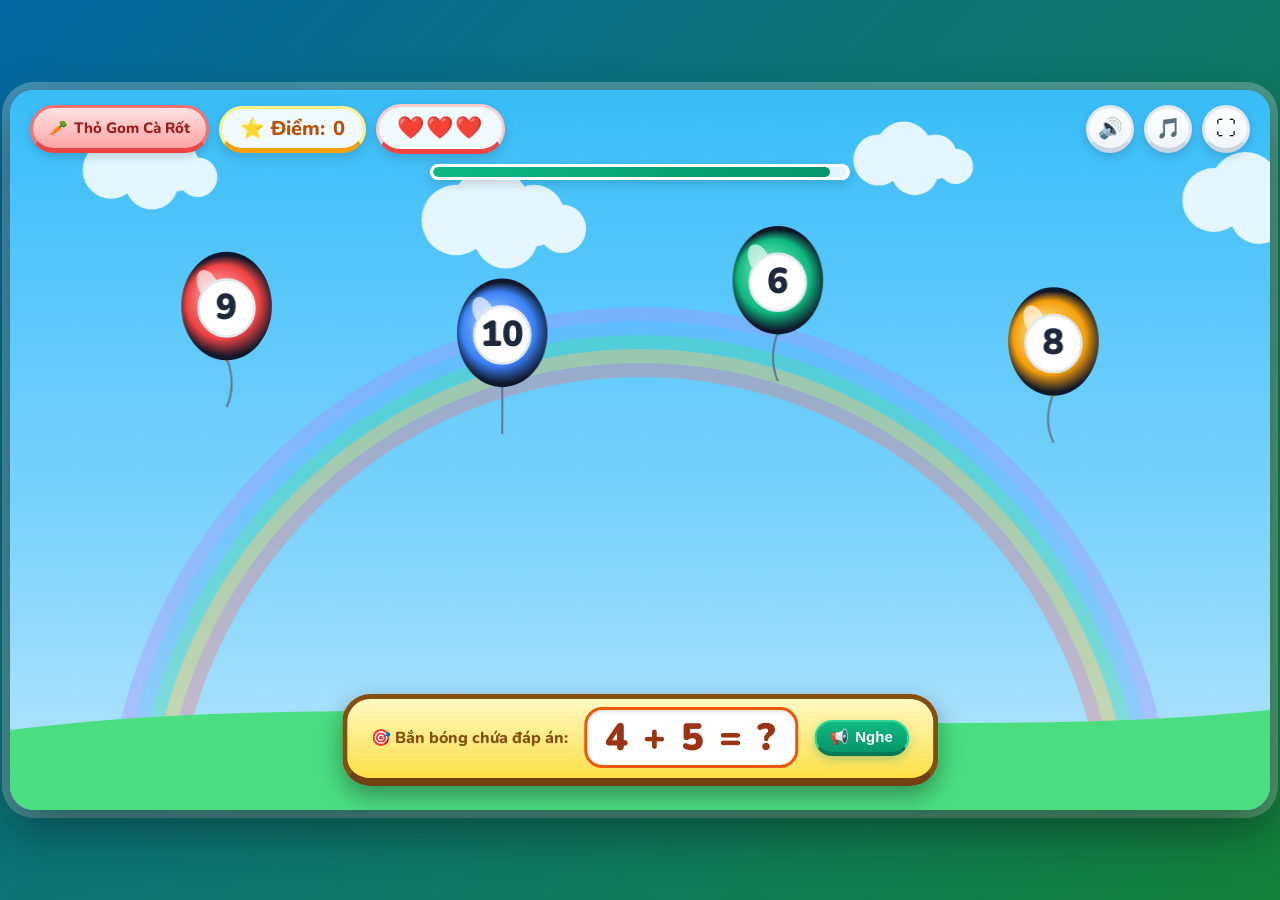
==== bubble-cannon.html @ d0ccc1d1 "feat: integrate Bubble Cannon Math game (Dai bac Bong Bong) with rotation, balloons, timer, and hear" ====
<!DOCTYPE html>
<html lang="vi">
<head>
  <meta charset="UTF-8">
  <meta name="viewport" content="width=device-width, initial-scale=1.0, maximum-scale=1.0, user-scalable=no">
  <title>Đại Bác Bong Bóng - Bé Vui Học Toán Lớp 1</title>
  <meta name="description" content="Trò chơi toán học Đại Bác Bong Bóng (Bubble Cannon Math) dành cho học sinh Lớp 1. Luyện tập phép cộng trừ trong phạm vi 10.">

  <!-- Google Fonts: Nunito & Quicksand bo tròn, thân thiện với trẻ nhỏ -->
  <link rel="preconnect" href="https://fonts.googleapis.com">
  <link rel="preconnect" href="https://fonts.gstatic.com" crossorigin>
  <link href="https://fonts.googleapis.com/css2?family=Nunito:wght@600;700;800;900&family=Quicksand:wght@700&display=swap" rel="stylesheet">

  <style>
    :root {
      --primary-blue: #0284C7;
      --primary-indigo: #4F46E5;
      --accent-yellow: #FBBF24;
      --accent-orange: #F97316;
      --heart-red: #EF4444;
      --text-dark: #1E293B;
      --font-main: 'Nunito', -apple-system, BlinkMacSystemFont, "Segoe UI", Roboto, sans-serif;
    }

    * {
      box-sizing: border-box;
      margin: 0;
      padding: 0;
      user-select: none;
      -webkit-user-select: none;
      -webkit-touch-callout: none;
    }

    html, body {
      width: 100%;
      height: 100%;
      overflow: hidden;
      background: linear-gradient(135deg, #0369A1 0%, #0F766E 50%, #15803D 100%);
      font-family: var(--font-main);
      display: flex;
      justify-content: center;
      align-items: center;
    }

    #game-wrapper {
      width: 100vw;
      height: 100vh;
      display: flex;
      justify-content: center;
      align-items: center;
      padding: 10px;
    }

    #game-container {
      position: relative;
      width: 1280px;
      height: 720px;
      max-width: 100%;
      max-height: 100%;
      aspect-ratio: 16 / 9;
      background: #7DD3FC;
      border-radius: 24px;
      overflow: hidden;
      box-shadow: 0 20px 50px rgba(0, 0, 0, 0.4), 0 0 0 8px rgba(255, 255, 255, 0.25);
    }

    #cannonCanvas {
      position: absolute;
      top: 0;
      left: 0;
      width: 100%;
      height: 100%;
      display: block;
      z-index: 1;
      cursor: crosshair;
    }

    /* Giao diện UI Layer */
    #ui-layer {
      position: absolute;
      top: 0;
      left: 0;
      width: 100%;
      height: 100%;
      z-index: 10;
      pointer-events: none;
      display: flex;
      flex-direction: column;
      justify-content: space-between;
    }

    /* Top HUD */
    #top-hud {
      pointer-events: auto;
      display: flex;
      justify-content: space-between;
      align-items: center;
      padding: 14px 20px;
      z-index: 20;
    }

    .hud-left, .hud-right {
      display: flex;
      align-items: center;
      gap: 10px;
    }

    .hud-badge {
      background: rgba(255, 255, 255, 0.92);
      backdrop-filter: blur(8px);
      border: 3px solid #E0F2FE;
      border-bottom: 5px solid #0284C7;
      border-radius: 9999px;
      padding: 6px 18px;
      display: flex;
      align-items: center;
      gap: 8px;
      font-size: 20px;
      font-weight: 800;
      color: #0369A1;
      box-shadow: 0 4px 12px rgba(0, 0, 0, 0.15);
    }

    .hud-badge.score-badge {
      border-color: #FEF08A;
      border-bottom-color: #F59E0B;
      color: #B45309;
    }

    .hud-badge.heart-badge {
      border-color: #FECACA;
      border-bottom-color: #EF4444;
      color: #DC2626;
      letter-spacing: 2px;
      font-size: 22px;
    }

    .hud-btn {
      background: linear-gradient(180deg, #FFFFFF 0%, #F1F5F9 100%);
      border: 3px solid #E2E8F0;
      border-bottom: 5px solid #CBD5E1;
      border-radius: 9999px;
      width: 48px;
      height: 48px;
      display: flex;
      align-items: center;
      justify-content: center;
      font-size: 20px;
      cursor: pointer;
      transition: all 0.15s ease;
      box-shadow: 0 4px 10px rgba(0, 0, 0, 0.15);
    }

    .hud-btn:hover {
      transform: translateY(-2px) scale(1.06);
      border-color: #0284C7;
    }

    .hud-btn:active {
      transform: translateY(2px) scale(0.96);
      border-bottom-width: 3px;
    }

    .hud-btn.btn-switch-game {
      width: auto;
      padding: 0 16px;
      background: linear-gradient(180deg, #FEE2E2 0%, #FCA5A5 100%);
      border-color: #F87171;
      border-bottom-color: #EF4444;
      color: #991B1B;
      font-size: 15px;
      font-weight: 800;
      gap: 6px;
      text-decoration: none;
    }

    /* Thanh đếm ngược thời gian */
    #timer-container {
      position: absolute;
      top: 74px;
      left: 50%;
      transform: translateX(-50%);
      width: 420px;
      height: 16px;
      background: rgba(255, 255, 255, 0.85);
      border: 3px solid #FFFFFF;
      border-radius: 9999px;
      overflow: hidden;
      box-shadow: 0 4px 12px rgba(0, 0, 0, 0.15);
      pointer-events: auto;
    }

    #timer-bar {
      width: 100%;
      height: 100%;
      background: linear-gradient(90deg, #10B981, #059669);
      border-radius: 9999px;
      transition: width 0.1s linear, background 0.3s ease;
    }

    /* Bảng câu hỏi gắn trên nòng pháo */
    #question-card {
      pointer-events: auto;
      position: absolute;
      bottom: 24px;
      left: 50%;
      transform: translateX(-50%);
      background: linear-gradient(180deg, #FEF9C3 0%, #FDE047 100%);
      border: 5px solid #854D0E;
      border-bottom: 8px solid #713F12;
      border-radius: 28px;
      padding: 8px 24px 10px;
      display: flex;
      align-items: center;
      gap: 16px;
      box-shadow: 0 10px 25px rgba(0, 0, 0, 0.35);
      z-index: 20;
    }

    .question-label {
      font-size: 16px;
      font-weight: 800;
      color: #854D0E;
    }

    .question-math {
      font-size: 38px;
      font-weight: 900;
      color: #9A3412;
      background: #FFFFFF;
      padding: 2px 18px;
      border-radius: 18px;
      border: 3px solid #EA580C;
      box-shadow: inset 0 2px 4px rgba(0, 0, 0, 0.1);
      letter-spacing: 2px;
    }

    .btn-speak-question {
      background: linear-gradient(180deg, #10B981 0%, #059669 100%);
      border: 2px solid #34D399;
      border-bottom: 4px solid #047857;
      border-radius: 9999px;
      padding: 6px 14px;
      color: white;
      font-weight: 800;
      font-size: 15px;
      display: flex;
      align-items: center;
      gap: 6px;
      cursor: pointer;
      transition: all 0.15s ease;
      box-shadow: 0 4px 10px rgba(5, 150, 105, 0.3);
    }

    .btn-speak-question:hover {
      transform: scale(1.08);
    }

    /* Thông báo phản hồi đúng/sai */
    .toast-feedback {
      position: absolute;
      top: 105px;
      left: 50%;
      transform: translateX(-50%);
      background: rgba(255, 255, 255, 0.95);
      border-radius: 9999px;
      padding: 10px 28px;
      font-size: 20px;
      font-weight: 900;
      box-shadow: 0 8px 25px rgba(0, 0, 0, 0.2);
      transition: all 0.3s cubic-bezier(0.34, 1.56, 0.64, 1);
      z-index: 25;
      pointer-events: none;
    }

    .toast-feedback.success {
      border: 3px solid #34D399;
      border-bottom: 5px solid #059669;
      color: #065F46;
    }

    .toast-feedback.wrong {
      border: 3px solid #FCA5A5;
      border-bottom: 5px solid #DC2626;
      color: #991B1B;
    }

    .toast-feedback.hidden {
      opacity: 0;
      transform: translate(-50%, -20px) scale(0.8);
    }

    /* Modals (Game Over & Victory) */
    .modal-overlay {
      pointer-events: auto;
      position: absolute;
      top: 0;
      left: 0;
      width: 100%;
      height: 100%;
      background: rgba(15, 23, 42, 0.7);
      backdrop-filter: blur(8px);
      display: flex;
      align-items: center;
      justify-content: center;
      z-index: 50;
      transition: opacity 0.3s ease;
    }

    .modal-overlay.hidden {
      opacity: 0;
      pointer-events: none;
    }

    .modal-card {
      background: linear-gradient(180deg, #FFFFFF 0%, #FFFBEB 100%);
      border: 6px solid #FBBF24;
      border-radius: 36px;
      padding: 36px 48px;
      max-width: 580px;
      width: 90%;
      text-align: center;
      box-shadow: 0 25px 60px rgba(0, 0, 0, 0.4), 0 0 0 8px rgba(255, 255, 255, 0.5);
      animation: modalPop 0.4s cubic-bezier(0.34, 1.56, 0.64, 1);
    }

    @keyframes modalPop {
      0% { transform: scale(0.7); opacity: 0; }
      100% { transform: scale(1); opacity: 1; }
    }

    .modal-icon {
      font-size: 75px;
      margin-bottom: 8px;
      animation: iconFloat 1.5s infinite ease-in-out;
    }

    @keyframes iconFloat {
      0%, 100% { transform: translateY(0); }
      50% { transform: translateY(-10px); }
    }

    .modal-title {
      font-size: 32px;
      font-weight: 900;
      color: #78350F;
      margin-bottom: 12px;
    }

    .modal-desc {
      font-size: 18px;
      font-weight: 700;
      color: #4B5563;
      margin-bottom: 24px;
      line-height: 1.5;
    }

    .btn-large {
      padding: 16px 36px;
      font-size: 22px;
      font-weight: 900;
      border-radius: 9999px;
      cursor: pointer;
      border: none;
      background: linear-gradient(180deg, #0284C7 0%, #0369A1 100%);
      color: white;
      border-bottom: 6px solid #075985;
      box-shadow: 0 8px 20px rgba(2, 132, 199, 0.4);
      transition: all 0.2s cubic-bezier(0.34, 1.56, 0.64, 1);
    }

    .btn-large:hover {
      transform: translateY(-3px) scale(1.05);
      box-shadow: 0 12px 28px rgba(2, 132, 199, 0.5);
    }

    .btn-large:active {
      transform: translateY(2px) scale(0.98);
      border-bottom-width: 3px;
    }

    @media (max-width: 900px) {
      .question-math {
        font-size: 26px;
        padding: 2px 10px;
      }
      #timer-container {
        width: 260px;
      }
    }
  </style>
</head>
<body>
  <div id="game-wrapper">
    <div id="game-container">
      <canvas id="cannonCanvas" width="1280" height="720"></canvas>

      <div id="ui-layer">
        <!-- Top HUD -->
        <header id="top-hud">
          <div class="hud-left">
            <a href="index.html" class="hud-btn btn-switch-game" title="Quay lại game Thỏ Gom Cà Rốt">
              <span>🥕</span>
              <span>Thỏ Gom Cà Rốt</span>
            </a>
            <div class="hud-badge score-badge" title="Điểm số hiện tại">
              <span>⭐ Điểm:</span>
              <span id="score-text">0</span>
            </div>
            <div class="hud-badge heart-badge" id="heart-display" title="Số mạng còn lại">
              <span id="hearts-icons">❤️❤️❤️</span>
            </div>
          </div>

          <div class="hud-right">
            <button id="btn-sound" class="hud-btn" title="Bật/Tắt âm thanh">
              <span class="btn-icon">🔊</span>
            </button>
            <button id="btn-music" class="hud-btn" title="Bật/Tắt nhạc nền">
              <span class="btn-icon">🎵</span>
            </button>
            <button id="btn-fullscreen" class="hud-btn" title="Toàn màn hình">
              <span class="btn-icon">⛶</span>
            </button>
          </div>
        </header>

        <!-- Thanh đếm ngược thời gian -->
        <div id="timer-container" title="Thời gian còn lại">
          <div id="timer-bar"></div>
        </div>

        <!-- Thông báo phản hồi đúng / sai -->
        <div id="feedback-toast" class="toast-feedback hidden">
          <span id="feedback-text">🎉 Xuất sắc! +10 điểm!</span>
        </div>

        <!-- Bảng câu hỏi gắn ngay trên khẩu pháo -->
        <div id="question-card">
          <span class="question-label">🎯 Bắn bóng chứa đáp án:</span>
          <div class="question-math" id="math-expression">5 + 2 = ?</div>
          <button id="btn-speak-question" class="btn-speak-question" title="Nghe câu hỏi">
            <span>📢</span>
            <span>Nghe</span>
          </button>
        </div>

        <!-- Modal Game Over -->
        <div id="game-over-modal" class="modal-overlay hidden">
          <div class="modal-card">
            <div class="modal-icon">💥</div>
            <h2 class="modal-title">HẾT TIM RỒI!</h2>
            <p class="modal-desc">
              Bé đã bắn rất dũng cảm và đạt được <strong id="final-score-gameover">0</strong> điểm! Hãy cùng thử lại để đạt điểm cao hơn nhé!
            </p>
            <button id="btn-restart-gameover" class="btn-large">
              <span>🔄 Chơi lại ngay 🚀</span>
            </button>
          </div>
        </div>

        <!-- Modal Chiến Thắng (100 điểm) -->
        <div id="victory-modal" class="modal-overlay hidden">
          <div class="modal-card">
            <div class="modal-icon">🏆</div>
            <h2 class="modal-title">CHIẾN THẮNG XUẤT SẮC!</h2>
            <p class="modal-desc">
              Bé đã đạt mốc <strong id="final-score-victory">100</strong> điểm! Bé tính toán cực nhanh và ngắm bắn siêu chuẩn!
            </p>
            <button id="btn-restart-victory" class="btn-large">
              <span>✨ Chơi lại nhận thêm cúp ✨</span>
            </button>
          </div>
        </div>

      </div>
    </div>
  </div>

  <script>
    /**
     * ========================================================================
     * ĐẠI BÁC BONG BÓNG (BUBBLE CANNON MATH) - BÉ VUI HỌC TOÁN LỚP 1
     * ========================================================================
     */

    // 1. ÂM THANH TỔNG HỢP (WEB AUDIO API & TTS TIẾNG VIỆT)
    class SoundEngine {
      constructor() {
        this.ctx = null;
        this.soundEnabled = true;
        this.musicEnabled = false;
        this.synth = window.speechSynthesis || null;
        this.voice = null;

        if (this.synth) {
          const loadVoices = () => {
            const voices = this.synth.getVoices();
            this.voice = voices.find(v => v.lang.startsWith('vi')) || null;
          };
          loadVoices();
          if (this.synth.onvoiceschanged !== undefined) {
            this.synth.onvoiceschanged = loadVoices;
          }
        }
      }

      initCtx() {
        if (!this.ctx) {
          const AudioContextClass = window.AudioContext || window.webkitAudioContext;
          if (AudioContextClass) this.ctx = new AudioContextClass();
        }
        if (this.ctx && this.ctx.state === 'suspended') {
          this.ctx.resume();
        }
      }

      speak(text) {
        if (!this.soundEnabled || !this.synth) return;
        try {
          this.synth.cancel();
          const u = new SpeechSynthesisUtterance(text);
          u.rate = 0.95;
          u.pitch = 1.1;
          u.lang = 'vi-VN';
          if (this.voice) u.voice = this.voice;
          this.synth.speak(u);
        } catch (e) {
          console.warn(e);
        }
      }

      playShoot() {
        if (!this.soundEnabled) return;
        this.initCtx();
        if (!this.ctx) return;
        const now = this.ctx.currentTime;
        const osc = this.ctx.createOscillator();
        const gain = this.ctx.createGain();

        osc.type = 'triangle';
        osc.frequency.setValueAtTime(800, now);
        osc.frequency.exponentialRampToValueAtTime(150, now + 0.12);

        gain.gain.setValueAtTime(0.25, now);
        gain.gain.exponentialRampToValueAtTime(0.01, now + 0.12);

        osc.connect(gain);
        gain.connect(this.ctx.destination);
        osc.start(now);
        osc.stop(now + 0.13);
      }

      playPop() {
        if (!this.soundEnabled) return;
        this.initCtx();
        if (!this.ctx) return;
        const now = this.ctx.currentTime;
        const osc = this.ctx.createOscillator();
        const gain = this.ctx.createGain();

        osc.type = 'sine';
        osc.frequency.setValueAtTime(400, now);
        osc.frequency.exponentialRampToValueAtTime(1100, now + 0.08);

        gain.gain.setValueAtTime(0.3, now);
        gain.gain.exponentialRampToValueAtTime(0.01, now + 0.12);

        osc.connect(gain);
        gain.connect(this.ctx.destination);
        osc.start(now);
        osc.stop(now + 0.13);
      }

      playCorrect() {
        if (!this.soundEnabled) return;
        this.initCtx();
        if (!this.ctx) return;
        const notes = [523.25, 659.25, 783.99, 1046.5]; // C - E - G - C
        const now = this.ctx.currentTime;
        notes.forEach((freq, idx) => {
          const osc = this.ctx.createOscillator();
          const gain = this.ctx.createGain();
          const t = now + idx * 0.08;
          osc.type = 'triangle';
          osc.frequency.setValueAtTime(freq, t);
          gain.gain.setValueAtTime(0.22, t);
          gain.gain.exponentialRampToValueAtTime(0.001, t + 0.35);
          osc.connect(gain);
          gain.connect(this.ctx.destination);
          osc.start(t);
          osc.stop(t + 0.36);
        });
      }

      playWrong() {
        if (!this.soundEnabled) return;
        this.initCtx();
        if (!this.ctx) return;
        const now = this.ctx.currentTime;
        const osc = this.ctx.createOscillator();
        const gain = this.ctx.createGain();

        osc.type = 'sawtooth';
        osc.frequency.setValueAtTime(220, now);
        osc.frequency.linearRampToValueAtTime(140, now + 0.25);

        gain.gain.setValueAtTime(0.2, now);
        gain.gain.exponentialRampToValueAtTime(0.01, now + 0.25);

        osc.connect(gain);
        gain.connect(this.ctx.destination);
        osc.start(now);
        osc.stop(now + 0.26);
      }

      playFanfare() {
        if (!this.soundEnabled) return;
        this.initCtx();
        if (!this.ctx) return;
        const melody = [261.63, 329.63, 392.0, 523.25, 659.25, 783.99];
        let t = this.ctx.currentTime;
        melody.forEach(f => {
          const osc = this.ctx.createOscillator();
          const gain = this.ctx.createGain();
          osc.type = 'triangle';
          osc.frequency.setValueAtTime(f, t);
          gain.gain.setValueAtTime(0.25, t);
          gain.gain.exponentialRampToValueAtTime(0.001, t + 0.2);
          osc.connect(gain);
          gain.connect(this.ctx.destination);
          osc.start(t);
          osc.stop(t + 0.22);
          t += 0.12;
        });
      }

      toggleMusic() {
        this.musicEnabled = !this.musicEnabled;
        if (this.musicEnabled) this.startMusic();
        else this.stopMusic();
        return this.musicEnabled;
      }

      startMusic() {
        if (!this.musicEnabled || this.bgmTimer) return;
        this.initCtx();
        const chordLoop = [
          [261.63, 329.63, 392.0], // C
          [220.0, 261.63, 329.63], // Am
          [174.61, 220.0, 261.63], // F
          [196.0, 246.94, 293.66]  // G
        ];
        let step = 0;
        const beat = () => {
          if (!this.musicEnabled || !this.ctx) return;
          const chord = chordLoop[Math.floor(step / 2) % chordLoop.length];
          const now = this.ctx.currentTime;
          const osc = this.ctx.createOscillator();
          const gain = this.ctx.createGain();
          osc.type = 'sine';
          osc.frequency.setValueAtTime(chord[step % chord.length] * 1.5, now);
          gain.gain.setValueAtTime(0.04, now);
          gain.gain.exponentialRampToValueAtTime(0.001, now + 0.35);
          osc.connect(gain);
          gain.connect(this.ctx.destination);
          osc.start(now);
          osc.stop(now + 0.36);
          step++;
          this.bgmTimer = setTimeout(beat, 500);
        };
        beat();
      }

      stopMusic() {
        if (this.bgmTimer) {
          clearTimeout(this.bgmTimer);
          this.bgmTimer = null;
        }
      }
    }

    // 2. LOGIC GAME & ĐẠI BÁC BONG BÓNG
    class BubbleCannonGame {
      constructor(canvas, sound) {
        this.canvas = canvas;
        this.ctx = canvas.getContext('2d');
        this.sound = sound;

        this.score = 0;
        this.hearts = 3;
        this.maxHearts = 3;
        this.targetScore = 100;
        this.isGameOver = false;

        // Thời gian mỗi câu hỏi (25 giây)
        this.roundTimeMax = 25;
        this.roundTimeLeft = this.roundTimeMax;

        // Khẩu pháo tại đáy màn hình
        this.cannon = {
          x: 640,
          y: 675,
          angle: -Math.PI / 2, // Hướng thẳng lên trời mặc định
          recoil: 0,
          barrelLength: 68,
          barrelWidth: 26
        };

        // Danh sách đạn ngôi sao
        this.bullets = [];

        // Danh sách bong bóng
        this.balloons = [];
        this.balloonColors = [
          { main: '#EF4444', light: '#FCA5A5' }, // Đỏ
          { main: '#3B82F6', light: '#93C5FD' }, // Lam
          { main: '#10B981', light: '#6EE7B7' }, // Lục
          { main: '#F59E0B', light: '#FDE68A' }, // Vàng cam
          { main: '#8B5CF6', light: '#C4B5FD' }  // Tím
        ];

        // Hạt hiệu ứng
        this.particles = [];

        // Câu hỏi toán hiện tại
        this.currentQuestion = null;

        // Đám mây nền
        this.clouds = [
          { x: 100, y: 80, scale: 0.9, speed: 0.2 },
          { x: 450, y: 130, scale: 1.1, speed: 0.25 },
          { x: 880, y: 70, scale: 0.8, speed: 0.18 },
          { x: 1220, y: 110, scale: 1.0, speed: 0.22 }
        ];

        this.time = 0;
        this.initQuestion();
      }

      // Sinh ngẫu nhiên câu hỏi phép cộng/trừ trong phạm vi 10
      generateQuestion() {
        const isAddition = Math.random() > 0.4; // 60% cộng, 40% trừ
        let a, b, answer, text, voiceText;

        if (isAddition) {
          answer = Math.floor(Math.random() * 9) + 2; // 2 -> 10
          a = Math.floor(Math.random() * (answer - 1)) + 1;
          b = answer - a;
          text = `${a} + ${b} = ?`;
          voiceText = `${a} cộng ${b} bằng bao nhiêu?`;
        } else {
          a = Math.floor(Math.random() * 9) + 2; // 2 -> 10
          b = Math.floor(Math.random() * a) + 1;
          answer = a - b;
          text = `${a} - ${b} = ?`;
          voiceText = `${a} trừ ${b} bằng bao nhiêu?`;
        }

        // Tạo 3 đáp án nhiễu
        const options = [answer];
        while (options.length < 4) {
          const offset = (Math.random() > 0.5 ? 1 : -1) * (Math.floor(Math.random() * 3) + 1);
          let dummy = answer + offset;
          if (dummy < 0) dummy = Math.abs(dummy) + 1;
          if (dummy > 15) dummy = answer - 1;
          if (!options.includes(dummy)) {
            options.push(dummy);
          }
        }

        // Xáo trộn đáp án
        const shuffledOptions = options.sort(() => Math.random() - 0.5);

        return {
          text: text,
          voiceText: voiceText,
          answer: answer,
          options: shuffledOptions
        };
      }

      initQuestion() {
        this.currentQuestion = this.generateQuestion();
        this.roundTimeLeft = this.roundTimeMax;

        // Cập nhật thẻ câu hỏi UI
        const mathEl = document.getElementById('math-expression');
        if (mathEl) mathEl.textContent = this.currentQuestion.text;

        // Sinh 4 quả bóng bay lơ lửng đều nhau
        const slotX = [220, 500, 780, 1060];
        this.balloons = this.currentQuestion.options.map((val, idx) => {
          const colorObj = this.balloonColors[idx % this.balloonColors.length];
          return {
            id: idx,
            x: slotX[idx],
            baseY: 200 + (idx % 2) * 50,
            y: 200 + (idx % 2) * 50,
            radius: 46,
            value: val,
            isCorrect: val === this.currentQuestion.answer,
            color: colorObj.main,
            colorLight: colorObj.light,
            floatSpeed: 1.5 + (idx % 3) * 0.4,
            floatOffset: idx * 1.6,
            shake: 0,
            popping: false
          };
        });

        // Tự động phát âm thanh đọc câu hỏi
        setTimeout(() => {
          this.speakQuestion();
        }, 300);
      }

      speakQuestion() {
        if (this.currentQuestion) {
          this.sound.speak(this.currentQuestion.voiceText);
        }
      }

      // Xoay nòng pháo theo con trỏ chuột
      updateCannonAngle(canvasX, canvasY) {
        const dx = canvasX - this.cannon.x;
        const dy = canvasY - this.cannon.y;
        let ang = Math.atan2(dy, dx);

        // Giới hạn nòng pháo chỉ bắn hướng lên trên bầu trời (-165 độ đến -15 độ)
        const minAng = -Math.PI * 0.92;
        const maxAng = -Math.PI * 0.08;
        if (ang > 0) {
          ang = dx > 0 ? maxAng : minAng;
        } else {
          ang = Math.max(minAng, Math.min(maxAng, ang));
        }
        this.cannon.angle = ang;
      }

      // Bắn đạn ngôi sao
      shootBullet() {
        if (this.isGameOver) return;
        this.sound.playShoot();

        // Độ giật nòng pháo
        this.cannon.recoil = 12;

        const muzzleX = this.cannon.x + Math.cos(this.cannon.angle) * this.cannon.barrelLength;
        const muzzleY = this.cannon.y + Math.sin(this.cannon.angle) * this.cannon.barrelLength;
        const speed = 14;

        this.bullets.push({
          x: muzzleX,
          y: muzzleY,
          vx: Math.cos(this.cannon.angle) * speed,
          vy: Math.sin(this.cannon.angle) * speed,
          radius: 12,
          rotation: 0
        });

        // Khói nòng pháo
        for (let i = 0; i < 6; i++) {
          this.particles.push({
            x: muzzleX,
            y: muzzleY,
            vx: (Math.random() - 0.5) * 3,
            vy: (Math.random() - 0.5) * 3,
            size: 6 + Math.random() * 6,
            color: 'rgba(255, 255, 255, 0.7)',
            life: 1,
            decay: 0.06,
            type: 'circle'
          });
        }
      }

      // Hiển thị toast thông báo
      showFeedback(msg, isSuccess = true) {
        const toast = document.getElementById('feedback-toast');
        const text = document.getElementById('feedback-text');
        if (toast && text) {
          text.textContent = msg;
          toast.className = `toast-feedback ${isSuccess ? 'success' : 'wrong'}`;
          toast.classList.remove('hidden');
          setTimeout(() => {
            toast.classList.add('hidden');
          }, 1400);
        }
      }

      // Cập nhật giao diện HUD (Điểm & Tim)
      updateHUD() {
        const scoreEl = document.getElementById('score-text');
        if (scoreEl) scoreEl.textContent = this.score;

        const heartsEl = document.getElementById('hearts-icons');
        if (heartsEl) {
          let icons = '';
          for (let i = 0; i < this.maxHearts; i++) {
            icons += i < this.hearts ? '❤️' : '🤍';
          }
          heartsEl.textContent = icons;
        }

        // Thanh thời gian
        const timerBar = document.getElementById('timer-bar');
        if (timerBar) {
          const pct = Math.max(0, (this.roundTimeLeft / this.roundTimeMax) * 100);
          timerBar.style.width = `${pct}%`;
          if (pct > 50) timerBar.style.background = 'linear-gradient(90deg, #10B981, #059669)';
          else if (pct > 25) timerBar.style.background = 'linear-gradient(90deg, #FBBF24, #D97706)';
          else timerBar.style.background = 'linear-gradient(90deg, #EF4444, #B91C1C)';
        }
      }

      // Xử lý mất 1 tim
      loseHeart() {
        this.hearts--;
        this.sound.playWrong();
        this.updateHUD();

        if (this.hearts <= 0) {
          this.triggerGameOver();
        }
      }

      triggerGameOver() {
        this.isGameOver = true;
        const modal = document.getElementById('game-over-modal');
        const scoreEl = document.getElementById('final-score-gameover');
        if (scoreEl) scoreEl.textContent = this.score;
        if (modal) modal.classList.remove('hidden');
        this.sound.speak('Hết tim rồi! Bé hãy thử lại nhé!');
      }

      triggerVictory() {
        this.isGameOver = true;
        this.sound.playFanfare();
        const modal = document.getElementById('victory-modal');
        const scoreEl = document.getElementById('final-score-victory');
        if (scoreEl) scoreEl.textContent = this.score;
        if (modal) modal.classList.remove('hidden');
        this.sound.speak('Xuất sắc! Bé đã chiến thắng và đạt một trăm điểm!');
      }

      restartGame() {
        this.score = 0;
        this.hearts = 3;
        this.isGameOver = false;
        this.bullets = [];
        this.particles = [];

        const goModal = document.getElementById('game-over-modal');
        const vicModal = document.getElementById('victory-modal');
        if (goModal) goModal.classList.add('hidden');
        if (vicModal) vicModal.classList.add('hidden');

        this.updateHUD();
        this.initQuestion();
      }

      // ---------------- UPDATE & GAME LOOP ----------------
      update(dt) {
        if (this.isGameOver) return;
        this.time += dt;

        // Mây trôi
        this.clouds.forEach(c => {
          c.x += c.speed;
          if (c.x > 1380) c.x = -150;
        });

        // Giảm hồi nòng pháo
        if (this.cannon.recoil > 0) {
          this.cannon.recoil -= dt * 45;
          if (this.cannon.recoil < 0) this.cannon.recoil = 0;
        }

        // Đếm ngược thời gian
        this.roundTimeLeft -= dt;
        if (this.roundTimeLeft <= 0) {
          this.roundTimeLeft = 0;
          this.showFeedback('⏰ Hết giờ rồi!', false);
          this.loseHeart();
          if (!this.isGameOver) {
            this.initQuestion();
          }
        }
        this.updateHUD();

        // Cập nhật bóng bay lơ lửng
        this.balloons.forEach(b => {
          b.y = b.baseY + Math.sin(this.time * b.floatSpeed + b.floatOffset) * 16;
          if (b.shake > 0) {
            b.shake -= dt * 5;
            if (b.shake < 0) b.shake = 0;
          }
        });

        // Cập nhật đạn ngôi sao & kiểm tra va chạm
        for (let i = this.bullets.length - 1; i >= 0; i--) {
          const bullet = this.bullets[i];
          bullet.x += bullet.vx;
          bullet.y += bullet.vy;
          bullet.rotation += 0.2;

          // Hạt lấp lánh đuôi đạn
          if (Math.random() > 0.4) {
            this.particles.push({
              x: bullet.x,
              y: bullet.y,
              vx: (Math.random() - 0.5) * 2,
              vy: (Math.random() - 0.5) * 2,
              size: 4 + Math.random() * 4,
              color: '#FDE047',
              life: 1,
              decay: 0.05,
              type: 'star'
            });
          }

          // Kiểm tra va chạm với các bóng bay
          let bulletRemoved = false;
          for (let j = this.balloons.length - 1; j >= 0; j--) {
            const b = this.balloons[j];
            const dist = Math.hypot(bullet.x - b.x, bullet.y - b.y);

            if (dist < b.radius + bullet.radius) {
              // BẮN TRÚNG BÓNG!
              bulletRemoved = true;
              this.bullets.splice(i, 1);

              if (b.isCorrect) {
                // TRÚNG ĐÁP ÁN ĐÚNG!
                this.sound.playPop();
                this.sound.playCorrect();
                this.spawnPopParticles(b.x, b.y, b.color, 35);
                this.balloons.splice(j, 1);

                this.score += 10;
                this.showFeedback('🎉 CHÍNH XÁC! +10 ĐIỂM! ⭐', true);
                this.sound.speak('Chính xác! Bé giỏi quá!');

                if (this.score >= this.targetScore) {
                  this.triggerVictory();
                } else {
                  setTimeout(() => {
                    if (!this.isGameOver) this.initQuestion();
                  }, 800);
                }
              } else {
                // TRÚNG ĐÁP ÁN SAI!
                this.sound.playPop();
                this.spawnPopParticles(b.x, b.y, b.color, 18);
                this.balloons.splice(j, 1); // Xóa quả bóng sai để bé tiếp tục bắn bóng đúng

                this.showFeedback('Ồ, chưa đúng rồi! Bé thử bóng khác nhé!', false);
                this.loseHeart();
              }
              break;
            }
          }

          // Nếu đạn bay ra khỏi màn hình
          if (!bulletRemoved && (bullet.x < -50 || bullet.x > 1330 || bullet.y < -50)) {
            this.bullets.splice(i, 1);
          }
        }

        // Cập nhật hạt
        for (let i = this.particles.length - 1; i >= 0; i--) {
          const p = this.particles[i];
          p.x += p.vx;
          p.y += p.vy;
          p.vy += 0.08;
          p.life -= p.decay;
          if (p.life <= 0) this.particles.splice(i, 1);
        }
      }

      spawnPopParticles(x, y, color, count = 25) {
        for (let i = 0; i < count; i++) {
          const ang = Math.random() * Math.PI * 2;
          const spd = 3 + Math.random() * 7;
          this.particles.push({
            x: x,
            y: y,
            vx: Math.cos(ang) * spd,
            vy: Math.sin(ang) * spd,
            size: 6 + Math.random() * 8,
            color: Math.random() > 0.3 ? color : '#FEF08A',
            life: 1,
            decay: 0.02 + Math.random() * 0.02,
            type: Math.random() > 0.5 ? 'circle' : 'star'
          });
        }
      }

      // ---------------- RENDER MỌI THỨ LÊN CANVAS ----------------
      render() {
        const ctx = this.ctx;
        ctx.clearRect(0, 0, 1280, 720);

        // 1. Nền bầu trời xanh
        const sky = ctx.createLinearGradient(0, 0, 0, 720);
        sky.addColorStop(0, '#38BDF8');
        sky.addColorStop(0.6, '#7DD3FC');
        sky.addColorStop(1, '#BAE6FD');
        ctx.fillStyle = sky;
        ctx.fillRect(0, 0, 1280, 720);

        // Đám mây
        this.clouds.forEach(c => this.drawCloud(c.x, c.y, c.scale));

        // Cầu vồng pastel mờ ảo phía xa
        this.drawRainbow();

        // Đồi cỏ xa chân trời
        ctx.fillStyle = '#4ADE80';
        ctx.beginPath();
        ctx.moveTo(0, 640);
        ctx.bezierCurveTo(400, 590, 880, 660, 1280, 620);
        ctx.lineTo(1280, 720);
        ctx.lineTo(0, 720);
        ctx.closePath();
        ctx.fill();

        // 2. Vẽ các quả bóng bay
        this.balloons.forEach(b => this.drawBalloon(b));

        // 3. Vẽ đạn ngôi sao
        this.bullets.forEach(b => this.drawStarBullet(b));

        // 4. Vẽ hạt hiệu ứng
        this.particles.forEach(p => this.drawParticle(p));

        // 5. Vẽ khẩu đại bác hoạt hình
        this.drawCannon();
      }

      drawCloud(x, y, scale) {
        const ctx = this.ctx;
        ctx.save();
        ctx.translate(x, y);
        ctx.scale(scale, scale);
        ctx.fillStyle = 'rgba(255, 255, 255, 0.85)';
        ctx.beginPath();
        ctx.arc(0, 0, 32, 0, Math.PI * 2);
        ctx.arc(32, -12, 36, 0, Math.PI * 2);
        ctx.arc(72, -4, 28, 0, Math.PI * 2);
        ctx.arc(98, 8, 22, 0, Math.PI * 2);
        ctx.arc(46, 14, 30, 0, Math.PI * 2);
        ctx.closePath();
        ctx.fill();
        ctx.restore();
      }

      drawRainbow() {
        const ctx = this.ctx;
        ctx.save();
        ctx.globalAlpha = 0.35;
        const colors = ['#F87171', '#FBBF24', '#34D399', '#60A5FA', '#A78BFA'];
        colors.forEach((col, i) => {
          ctx.strokeStyle = col;
          ctx.lineWidth = 14;
          ctx.beginPath();
          ctx.arc(640, 760, 480 + i * 14, Math.PI, Math.PI * 2);
          ctx.stroke();
        });
        ctx.restore();
      }

      drawBalloon(b) {
        const ctx = this.ctx;
        const shakeX = b.shake ? Math.sin(this.time * 30) * 8 : 0;
        ctx.save();
        ctx.translate(b.x + shakeX, b.y);

        // Dây bóng bay đung đưa
        ctx.strokeStyle = '#64748B';
        ctx.lineWidth = 2;
        ctx.beginPath();
        ctx.moveTo(0, b.radius + 6);
        ctx.quadraticCurveTo(Math.sin(this.time * 2 + b.id) * 12, b.radius + 32, 0, b.radius + 55);
        ctx.stroke();

        // Nút thắt bóng
        ctx.fillStyle = b.color;
        ctx.beginPath();
        ctx.moveTo(-6, b.radius + 4);
        ctx.lineTo(6, b.radius + 4);
        ctx.lineTo(0, b.radius + 10);
        ctx.closePath();
        ctx.fill();

        // Thân bóng bay hình oval
        const grad = ctx.createRadialGradient(-b.radius * 0.3, -b.radius * 0.3, b.radius * 0.1, 0, 0, b.radius * 1.1);
        grad.addColorStop(0, b.colorLight);
        grad.addColorStop(0.7, b.color);
        grad.addColorStop(1, '#0F172A');

        ctx.fillStyle = grad;
        ctx.beginPath();
        ctx.ellipse(0, 0, b.radius, b.radius * 1.18, 0, 0, Math.PI * 2);
        ctx.fill();

        // Đốm sáng phản chiếu ánh nắng
        ctx.fillStyle = 'rgba(255, 255, 255, 0.65)';
        ctx.beginPath();
        ctx.ellipse(-b.radius * 0.42, -b.radius * 0.45, b.radius * 0.22, b.radius * 0.35, -0.4, 0, Math.PI * 2);
        ctx.fill();

        // Vòng tròn trắng chứa con số
        ctx.fillStyle = '#FFFFFF';
        ctx.beginPath();
        ctx.arc(0, 2, b.radius * 0.62, 0, Math.PI * 2);
        ctx.fill();

        ctx.strokeStyle = '#E2E8F0';
        ctx.lineWidth = 2.5;
        ctx.stroke();

        // Chữ số to đậm rõ ràng
        ctx.fillStyle = '#1E293B';
        ctx.font = '900 36px "Nunito", sans-serif';
        ctx.textAlign = 'center';
        ctx.textBaseline = 'middle';
        ctx.fillText(b.value.toString(), 0, 4);

        ctx.restore();
      }

      drawStarBullet(bullet) {
        const ctx = this.ctx;
        ctx.save();
        ctx.translate(bullet.x, bullet.y);
        ctx.rotate(bullet.rotation);

        // Vòng sáng hào quang
        ctx.fillStyle = 'rgba(253, 224, 71, 0.4)';
        ctx.beginPath();
        ctx.arc(0, 0, bullet.radius * 1.6, 0, Math.PI * 2);
        ctx.fill();

        // Ngôi sao vàng 5 cánh
        ctx.fillStyle = '#F59E0B';
        ctx.strokeStyle = '#FFFBEB';
        ctx.lineWidth = 2;
        this.drawStarPath(ctx, 0, 0, 5, bullet.radius * 1.2, bullet.radius * 0.55);
        ctx.fill();
        ctx.stroke();

        ctx.restore();
      }

      drawStarPath(ctx, cx, cy, spikes, outerRadius, innerRadius) {
        let rot = (Math.PI / 2) * 3;
        let x = cx;
        let y = cy;
        const step = Math.PI / spikes;
        ctx.beginPath();
        ctx.moveTo(cx, cy - outerRadius);
        for (let i = 0; i < spikes; i++) {
          x = cx + Math.cos(rot) * outerRadius;
          y = cy + Math.sin(rot) * outerRadius;
          ctx.lineTo(x, y);
          rot += step;
          x = cx + Math.cos(rot) * innerRadius;
          y = cy + Math.sin(rot) * innerRadius;
          ctx.lineTo(x, y);
          rot += step;
        }
        ctx.lineTo(cx, cy - outerRadius);
        ctx.closePath();
      }

      drawParticle(p) {
        const ctx = this.ctx;
        ctx.save();
        ctx.globalAlpha = Math.max(0, p.life);
        ctx.fillStyle = p.color;
        ctx.translate(p.x, p.y);
        if (p.type === 'star') {
          this.drawStarPath(ctx, 0, 0, 5, p.size, p.size * 0.45);
          ctx.fill();
        } else {
          ctx.beginPath();
          ctx.arc(0, 0, p.size, 0, Math.PI * 2);
          ctx.fill();
        }
        ctx.restore();
      }

      drawCannon() {
        const ctx = this.ctx;
        const c = this.cannon;

        ctx.save();
        ctx.translate(c.x, c.y);

        // 1. Nòng đại bác xoay theo góc ngắm
        ctx.save();
        ctx.rotate(c.angle);

        // Nòng pháo giật lùi khi bắn
        const recoilOffset = -c.recoil;

        // Thân nòng pháo
        const barrelGrad = ctx.createLinearGradient(0, -c.barrelWidth / 2, 0, c.barrelWidth / 2);
        barrelGrad.addColorStop(0, '#475569');
        barrelGrad.addColorStop(0.3, '#94A3B8');
        barrelGrad.addColorStop(0.7, '#334155');
        barrelGrad.addColorStop(1, '#1E293B');

        ctx.fillStyle = barrelGrad;
        ctx.beginPath();
        ctx.roundRect(recoilOffset, -c.barrelWidth / 2, c.barrelLength, c.barrelWidth, [6, 12, 12, 6]);
        ctx.fill();

        // Vành miệng nòng pháo mạ vàng
        ctx.fillStyle = '#F59E0B';
        ctx.beginPath();
        ctx.roundRect(recoilOffset + c.barrelLength - 8, -c.barrelWidth / 2 - 4, 10, c.barrelWidth + 8, 4);
        ctx.fill();

        ctx.restore();

        // 2. Chân đế đại bác hình vòm kim loại & bánh xe gỗ
        // Chân đế hình bán nguyệt
        const baseGrad = ctx.createRadialGradient(0, -5, 10, 0, 0, 48);
        baseGrad.addColorStop(0, '#FBBF24');
        baseGrad.addColorStop(0.7, '#D97706');
        baseGrad.addColorStop(1, '#78350F');

        ctx.fillStyle = baseGrad;
        ctx.beginPath();
        ctx.arc(0, 0, 38, Math.PI, Math.PI * 2);
        ctx.fill();

        // Trục xoay trung tâm
        ctx.fillStyle = '#1E293B';
        ctx.beginPath();
        ctx.arc(0, 0, 14, 0, Math.PI * 2);
        ctx.fill();
        ctx.fillStyle = '#94A3B8';
        ctx.beginPath();
        ctx.arc(0, 0, 6, 0, Math.PI * 2);
        ctx.fill();

        // Bánh xe gỗ hai bên
        ctx.fillStyle = '#854D0E';
        ctx.fillRect(-62, -10, 24, 25);
        ctx.fillRect(38, -10, 24, 25);

        ctx.restore();
      }
    }

    // 3. KHỞI TẠO VÀ ĐIỀU KHIỂN SỰ KIỆN CHUỘT / CẢM ỨNG
    window.addEventListener('DOMContentLoaded', () => {
      const canvas = document.getElementById('cannonCanvas');
      const sound = new SoundEngine();
      const game = new BubbleCannonGame(canvas, sound);

      function getCanvasCoordinates(e) {
        const rect = canvas.getBoundingClientRect();
        const scaleX = canvas.width / rect.width;
        const scaleY = canvas.height / rect.height;
        let cx = e.clientX;
        let cy = e.clientY;
        if (e.touches && e.touches.length > 0) {
          cx = e.touches[0].clientX;
          cy = e.touches[0].clientY;
        } else if (e.changedTouches && e.changedTouches.length > 0) {
          cx = e.changedTouches[0].clientX;
          cy = e.changedTouches[0].clientY;
        }
        return {
          x: (cx - rect.left) * scaleX,
          y: (cy - rect.top) * scaleY
        };
      }

      // Xoay nòng pháo theo di chuyển chuột / ngón tay
      function onPointerMove(e) {
        const pos = getCanvasCoordinates(e);
        game.updateCannonAngle(pos.x, pos.y);
      }

      // Nhấp chuột để bắn đạn ngôi sao
      function onPointerDown(e) {
        sound.initCtx();
        const pos = getCanvasCoordinates(e);
        game.updateCannonAngle(pos.x, pos.y);
        game.shootBullet();
      }

      canvas.addEventListener('mousemove', onPointerMove);
      canvas.addEventListener('mousedown', onPointerDown);

      // Cảm ứng điện thoại / tablet
      canvas.addEventListener('touchmove', (e) => {
        e.preventDefault();
        onPointerMove(e);
      }, { passive: false });

      canvas.addEventListener('touchstart', (e) => {
        e.preventDefault();
        onPointerDown(e);
      }, { passive: false });

      // Nút nghe câu hỏi
      const btnSpeak = document.getElementById('btn-speak-question');
      if (btnSpeak) {
        btnSpeak.addEventListener('click', (e) => {
          e.stopPropagation();
          sound.initCtx();
          game.speakQuestion();
        });
      }

      // Nút âm thanh & nhạc
      const btnSound = document.getElementById('btn-sound');
      if (btnSound) {
        btnSound.addEventListener('click', () => {
          sound.soundEnabled = !sound.soundEnabled;
          btnSound.querySelector('.btn-icon').textContent = sound.soundEnabled ? '🔊' : '🔇';
        });
      }

      const btnMusic = document.getElementById('btn-music');
      if (btnMusic) {
        btnMusic.addEventListener('click', () => {
          sound.initCtx();
          const enabled = sound.toggleMusic();
          btnMusic.querySelector('.btn-icon').textContent = enabled ? '🎶' : '🎵';
        });
      }

      // Nút toàn màn hình
      const btnFullscreen = document.getElementById('btn-fullscreen');
      if (btnFullscreen) {
        btnFullscreen.addEventListener('click', () => {
          if (!document.fullscreenElement) {
            document.documentElement.requestFullscreen().catch(() => {});
          } else {
            document.exitFullscreen().catch(() => {});
          }
        });
      }

      // Nút chơi lại
      const btnRestartGo = document.getElementById('btn-restart-gameover');
      if (btnRestartGo) btnRestartGo.addEventListener('click', () => game.restartGame());

      const btnRestartVic = document.getElementById('btn-restart-victory');
      if (btnRestartVic) btnRestartVic.addEventListener('click', () => game.restartGame());

      // Mở khóa audio
      const unlock = () => {
        sound.initCtx();
        window.removeEventListener('click', unlock);
        window.removeEventListener('touchstart', unlock);
      };
      window.addEventListener('click', unlock);
      window.addEventListener('touchstart', unlock);

      // Vòng lặp animation
      let lastTime = performance.now();
      function loop(now) {
        const dt = Math.min((now - lastTime) / 1000, 0.1);
        lastTime = now;
        game.update(dt);
        game.render();
        requestAnimationFrame(loop);
      }
      requestAnimationFrame(loop);
    });
  </script>
</body>
</html>
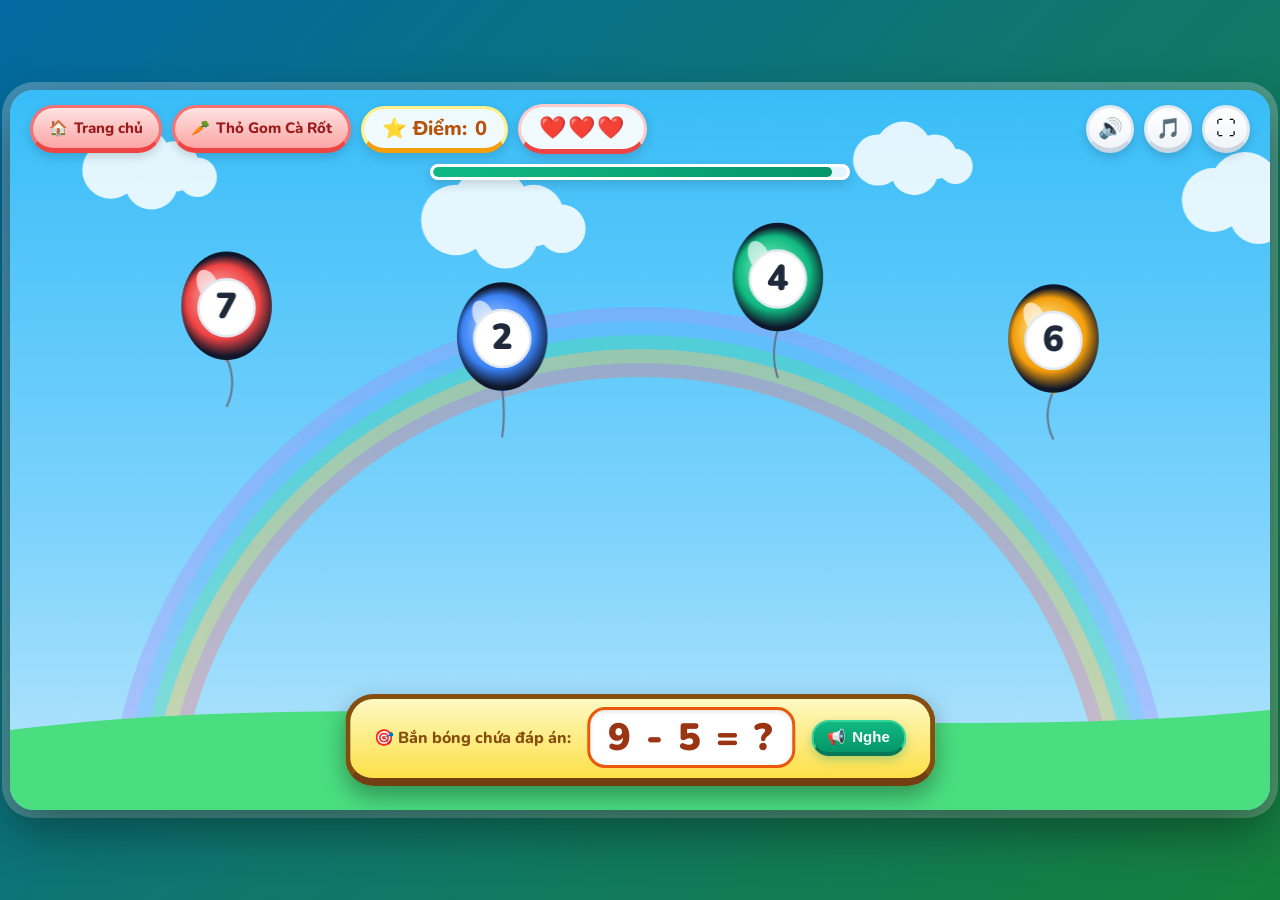
==== commit 85bc1cc7: "feat: Integrate Tho Gom Ca Rot & Dai Bac Bong Bong into mathgames with standalone & in-app modes" ====
--- a/bubble-cannon.html
+++ b/bubble-cannon.html
@@ -399,7 +399,11 @@
         <!-- Top HUD -->
         <header id="top-hud">
           <div class="hud-left">
-            <a href="index.html" class="hud-btn btn-switch-game" title="Quay lại game Thỏ Gom Cà Rốt">
+            <a href="index.html" class="hud-btn btn-switch-game" id="btn-back-home" title="Về trang chủ Bé Vui Học Toán">
+              <span>🏠</span>
+              <span>Trang chủ</span>
+            </a>
+            <a href="carrot-harvester.html" class="hud-btn btn-switch-game" title="Chơi game Thỏ Gom Cà Rốt">
               <span>🥕</span>
               <span>Thỏ Gom Cà Rốt</span>
             </a>
@@ -738,32 +742,89 @@
         this.initQuestion();
       }
 
-      // Sinh ngẫu nhiên câu hỏi phép cộng/trừ trong phạm vi 10
+      // Sinh ngẫu nhiên câu hỏi phép tính theo 4 cấp độ khó
       generateQuestion() {
-        const isAddition = Math.random() > 0.4; // 60% cộng, 40% trừ
+        const urlParams = new URLSearchParams(window.location.search);
+        const diff = urlParams.get('diff') || localStorage.getItem('math_difficulty') || 'easy';
+        const isAddition = Math.random() > 0.45;
         let a, b, answer, text, voiceText;
 
-        if (isAddition) {
-          answer = Math.floor(Math.random() * 9) + 2; // 2 -> 10
-          a = Math.floor(Math.random() * (answer - 1)) + 1;
-          b = answer - a;
-          text = `${a} + ${b} = ?`;
-          voiceText = `${a} cộng ${b} bằng bao nhiêu?`;
+        if (diff === 'easy') {
+          // Cấp Dễ: Phép tính trong phạm vi 10
+          if (isAddition) {
+            answer = Math.floor(Math.random() * 9) + 2; // 2 -> 10
+            a = Math.floor(Math.random() * (answer - 1)) + 1;
+            b = answer - a;
+            text = `${a} + ${b} = ?`;
+            voiceText = `${a} cộng ${b} bằng bao nhiêu?`;
+          } else {
+            a = Math.floor(Math.random() * 9) + 2; // 2 -> 10
+            b = Math.floor(Math.random() * (a - 1)) + 1;
+            answer = a - b;
+            text = `${a} - ${b} = ?`;
+            voiceText = `${a} trừ ${b} bằng bao nhiêu?`;
+          }
+        } else if (diff === 'medium') {
+          // Cấp Vừa: Phép tính trong phạm vi 20
+          if (isAddition) {
+            a = Math.floor(Math.random() * 9) + 6; // 6 -> 14
+            b = Math.floor(Math.random() * (20 - a)) + 1;
+            answer = a + b;
+            text = `${a} + ${b} = ?`;
+            voiceText = `${a} cộng ${b} bằng bao nhiêu?`;
+          } else {
+            a = Math.floor(Math.random() * 9) + 11; // 11 -> 19
+            b = Math.floor(Math.random() * 8) + 2;
+            answer = a - b;
+            text = `${a} - ${b} = ?`;
+            voiceText = `${a} trừ ${b} bằng bao nhiêu?`;
+          }
+        } else if (diff === 'hard') {
+          // Cấp Khó: Số 2 chữ số trong phạm vi 100
+          if (isAddition) {
+            const tensA = Math.floor(Math.random() * 5) + 1;
+            const unitA = Math.floor(Math.random() * 8) + 1;
+            const tensB = Math.floor(Math.random() * 3) + 1;
+            const unitB = Math.floor(Math.random() * (9 - unitA));
+            a = tensA * 10 + unitA;
+            b = tensB * 10 + unitB;
+            answer = a + b;
+            text = `${a} + ${b} = ?`;
+            voiceText = `${a} cộng ${b} bằng bao nhiêu?`;
+          } else {
+            a = (Math.floor(Math.random() * 5) + 4) * 10 + Math.floor(Math.random() * 9);
+            b = (Math.floor(Math.random() * 3) + 1) * 10 + Math.floor(Math.random() * 5);
+            if (b >= a) b = Math.floor(a / 2);
+            answer = a - b;
+            text = `${a} - ${b} = ?`;
+            voiceText = `${a} trừ ${b} bằng bao nhiêu?`;
+          }
         } else {
-          a = Math.floor(Math.random() * 9) + 2; // 2 -> 10
-          b = Math.floor(Math.random() * a) + 1;
-          answer = a - b;
-          text = `${a} - ${b} = ?`;
-          voiceText = `${a} trừ ${b} bằng bao nhiêu?`;
+          // Thử thách: Tìm số bí mật hoặc tính 3 số
+          if (Math.random() > 0.5) {
+            const partA = Math.floor(Math.random() * 12) + 6;
+            const partB = Math.floor(Math.random() * 12) + 6;
+            const sum = partA + partB;
+            answer = partA;
+            text = `? + ${partB} = ${sum}`;
+            voiceText = `Số nào cộng ${partB} bằng ${sum}?`;
+          } else {
+            const n1 = Math.floor(Math.random() * 8) + 5;
+            const n2 = Math.floor(Math.random() * 6) + 4;
+            const n3 = Math.floor(Math.random() * 5) + 2;
+            answer = n1 + n2 - n3;
+            text = `${n1} + ${n2} - ${n3} = ?`;
+            voiceText = `${n1} cộng ${n2} trừ ${n3} bằng bao nhiêu?`;
+          }
         }
 
         // Tạo 3 đáp án nhiễu
         const options = [answer];
+        const step = diff === 'hard' || diff === 'challenge' ? 5 : 1;
         while (options.length < 4) {
-          const offset = (Math.random() > 0.5 ? 1 : -1) * (Math.floor(Math.random() * 3) + 1);
+          const offset = (Math.random() > 0.5 ? 1 : -1) * (Math.floor(Math.random() * 3) + 1) * step;
           let dummy = answer + offset;
           if (dummy < 0) dummy = Math.abs(dummy) + 1;
-          if (dummy > 15) dummy = answer - 1;
           if (!options.includes(dummy)) {
             options.push(dummy);
           }
@@ -942,6 +1003,10 @@
         if (scoreEl) scoreEl.textContent = this.score;
         if (modal) modal.classList.remove('hidden');
         this.sound.speak('Xuất sắc! Bé đã chiến thắng và đạt một trăm điểm!');
+
+        if (window.parent && window.parent !== window) {
+          window.parent.postMessage({ type: 'GAME_COMPLETE', correct: 10, total: 10 }, '*');
+        }
       }
 
       restartGame() {
@@ -1039,6 +1104,9 @@
                 this.balloons.splice(j, 1);
 
                 this.score += 10;
+                if (window.parent && window.parent !== window) {
+                  window.parent.postMessage({ type: 'MATH_STAR_EARNED' }, '*');
+                }
                 this.showFeedback('🎉 CHÍNH XÁC! +10 ĐIỂM! ⭐', true);
                 this.sound.speak('Chính xác! Bé giỏi quá!');
 
@@ -1438,6 +1506,17 @@
         });
       }
 
+      // Nút về trang chủ khi nhúng trong iframe
+      const btnHome = document.getElementById('btn-back-home');
+      if (btnHome) {
+        btnHome.addEventListener('click', (e) => {
+          if (window.parent && window.parent !== window) {
+            e.preventDefault();
+            window.parent.postMessage({ type: 'EXIT_GAME' }, '*');
+          }
+        });
+      }
+
       // Nút toàn màn hình
       const btnFullscreen = document.getElementById('btn-fullscreen');
       if (btnFullscreen) {
